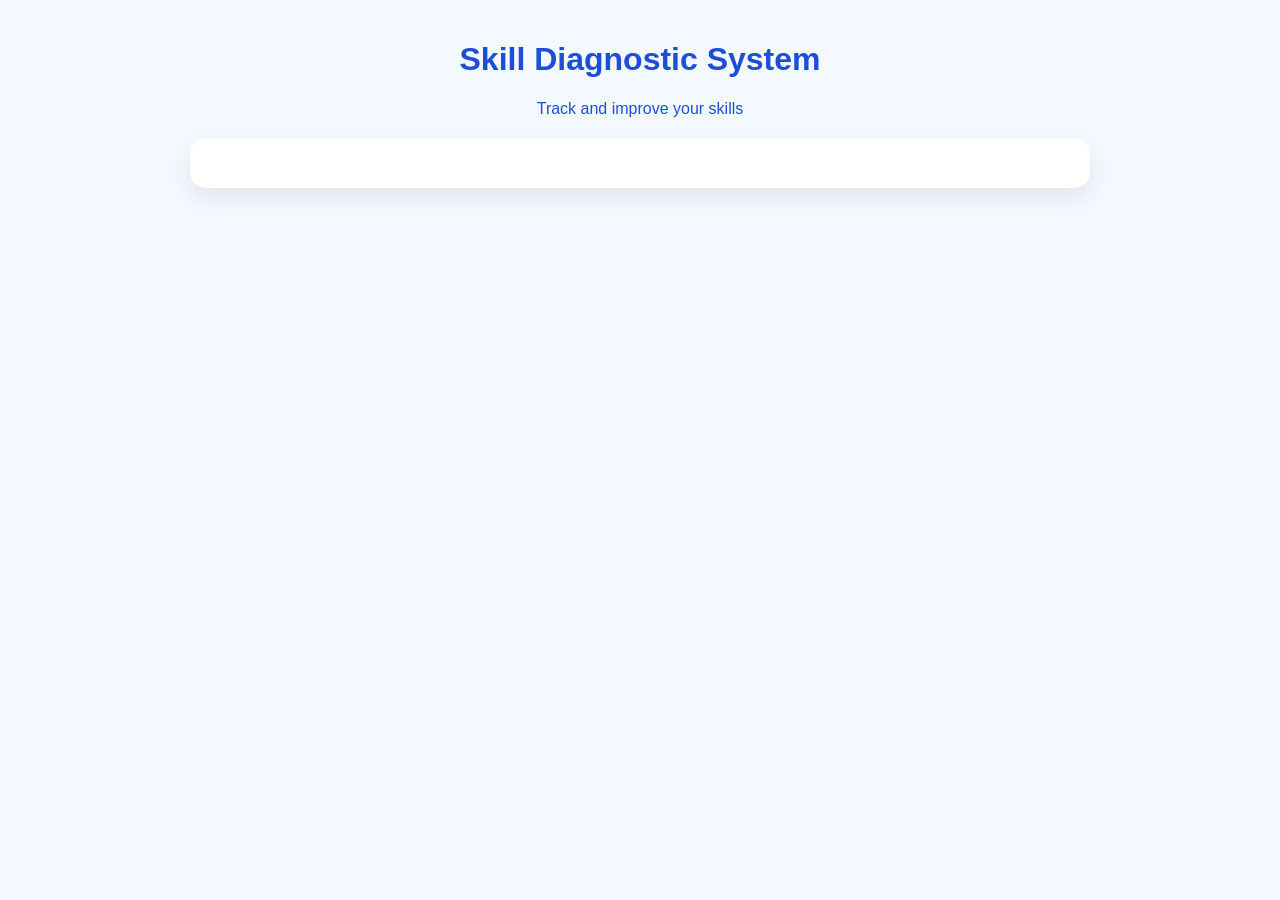
==== src/main/resources/static/index.html @ fdaa4944 "rozwijanie szczegolow podtematu cz 2" ====
<!DOCTYPE html>
<html lang="pl">
<head>
    <meta charset="UTF-8">
    <title>Skill diagnostic system</title>
    <link rel="stylesheet" href="css/style.css">
    <link rel="stylesheet" href="css/addQuestionToDB.css">
</head>
<body>
    <div class="container">

        <!-- HEADER -->
        <div class="header">
            <h1>Skill Diagnostic System</h1>
            <div class="subtitle">Track and improve your skills</div>
        </div>

        <!-- 1. PROGRESS --
        <div class="card">
            <h2>📊 Your Progress</h2>
            <div id="progress">
                <div class="muted">Loading progress...</div>
            </div>
        </div> -->

        <!-- MAIN INTERACTION -->
        <div class="card">
            <section id="topicsSection"></section>
            <section id="subtopicsSection"></section>
        </div>
        <!-- END MAIN INTERACTION -->

        <!-- 3. RECENT RESULTS --
        <div class="card">
            <h2>📈 Recent Results</h2>
            <div id="recent">
                <div class="muted">Loading recent results...</div>
            </div>
        </div> -->

        <!-- ADD QUESTION --
        <div class="card add-question-card">
            <h2>➕ Add Question</h2>
            <form id="questionForm">

                <div class="form-group">
                    <label for="content">Question</label>
                    <textarea id="content" placeholder="Enter question..." required></textarea>
                </div>

                <div class="answers-grid">
                    <div class="form-group">
                        <label for="answerA">Answer A</label>
                        <input type="text" id="answerA" required>
                    </div>
                    <div class="form-group">
                        <label for="answerB">Answer B</label>
                        <input type="text" id="answerB" required>
                    </div>
                    <div class="form-group">
                        <label for="answerC">Answer C</label>
                        <input type="text" id="answerC" required>
                    </div>
                    <div class="form-group">
                        <label for="answerD">Answer D</label>
                        <input type="text" id="answerD" required>
                    </div>
                </div>
                <div class="form-group-correct-answer">
                    <label for="correctAnswer">Correct Answer</label>
                    <select id="correctAnswer">
                        <option value="A">A</option>
                        <option value="B">B</option>
                        <option value="C">C</option>
                        <option value="D">D</option>
                    </select>
                </div>

                <div class="form-row">
                    <div class="form-group">
                        <label for="difficulty">Difficulty</label>
                        <select id="difficulty">
                            <option value="EASY">Easy</option>
                            <option value="MEDIUM">Medium</option>
                            <option value="HARD">Hard</option>
                        </select>
                    </div>
                    <div class="form-group">
                        <label for="category">Category</label>
                        <select id="category">
                            <option value="JAVA">Java</option>
                            <option value="SPRING">Spring</option>
                        </select>
                    </div>
                </div>

                <button type="submit" class="submit-btn">
                    Save Question
                </button>
            </form>
        </div><!-- END ADD QUESTION -->

    </div>

    <script src="js/app.js"></script>
    <script src="js/addQuestionToDB.js"></script>
</body>
</html>
---- src/main/resources/static/css/style.css ----
body {
    margin: 0;
    font-family: Arial, sans-serif;
    background: #f4f8ff;
    color: #0f172a;
}
.container {
    max-width: 900px;
    margin: 0 auto;
    padding: 20px;
}
    /* HEADER */
    .header {
        text-align: center;
        margin-bottom: 20px;
        color: #1d4ed8;
    }/* END HEADER */
    /* Cards */
    .card {
        max-width: 900px;
        margin: 0 auto;
        background: #ffffff;
        border-radius: 16px;
        padding: 20px;
        box-shadow: 0 10px 25px rgba(0,0,0,0.08);
    }/* END Cards */
        /* Sections */
        section {
            margin: 10px 0;
        }/* END Sections */
            /* Topic section */
            h2 {
                margin-bottom: 15px;
                font-size: 20px;
                color: #0f172a;
            }
            .topics-tree {
                display: grid;
                grid-template-columns: repeat(4, 1fr);
                gap: 12px;
            }
            hr {
                border: none;
                border-top: 2px solid #e2e0f0;
                margin: 15px 0;
            }
                .topic-button {
                    width: 100%;
                    padding: 15px;
                    background: linear-gradient(135deg, #3b82f6, #2563eb);
                    color: white;
                    border: none;
                    border-radius: 12px;
                    font-size: 16px;
                    font-weight: 600;
                    cursor: pointer;
                    box-shadow: 0 4px 12px rgba(37, 99, 235, 0.25);
                    transition: all 0.2s ease;
                }
                    .topic-button:hover {
                        transform: translateY(-3px);
                        box-shadow: 0 8px 20px rgba(37, 99, 235, 0.35);
                    }
            /* END Topic section */
            /* Subtopic section */
            h3 {
                margin-bottom: 15px;
                font-size: 18px;
                color: #0f172a;
            }
            .subtopic-item {
                display: flex;
                flex-direction: column;
                gap: 12px;
                margin: 0 24px;
            }
                .subtopic-item-row {
                    display: flex;
                    flex-direction: column;
                    padding: 10px;
                    background: #f1f5f9;
                    border-radius: 10px;
                }
                    .subtopic-item-main {
                        display: flex;
                        align-items: center;
                        justify-content: space-between;
                        padding: 10px;
                        background: #f1f5f9;
                        border-radius: 10px;
                    }
                        .diff-btn {
                            border: none;
                            padding: 8px 14px;
                            border-radius: 8px;
                            box-shadow: 0 0 2px #000;
                            color: #000;
                            cursor: pointer;
                            transition: 0.2s;
                        }
                            .diff-btn:hover {
                                background: #cbd5e1;
                            }
                            .diff-btn:active {
                                box-shadow: none;
                                transform: translateY(1px);
                            }
            /* END Subtopic section */
                /* Details */
                .details-block {
                    display: block;
                }
                    .stats {
                        display: grid;
                        grid-template-columns: repeat(3, 1fr);
                        gap: 10px;
                        margin-top: 12px;
                    }
                        .stat {
                            background: #f8fafc;
                            border: 1px solid #e2e8f0;
                            border-radius: 10px;
                            padding: 10px 12px;
                            font-size: 14px;
                            color: #0f172a;
                            display: flex;
                            justify-content: space-between;
                            align-items: center;
                            transition: 0.2s;
                        }
                            .stat:hover {
                                background: #eef2ff;
                                border-color: #c7d2fe;
                            }
                    .master-progress {
                        margin: 16px 0;
                        padding: 10px;
                    }
                        .temat {
                            display: flex;
                            justify-content: space-between;
                            align-items: center;
                            font-weight: 500;
                        }
                        .progress {
                            width: 100%;
                            height: 8px;
                            background: #e2e8f0;
                            border-radius: 6px;
                            overflow: hidden;
                            margin-top: 6px;
                        }
                            .progress-bar {
                                height: 100%;
                                background: linear-gradient(90deg, #3b82f6, #22c55e);
                                border-radius: 6px;
                                transition: width 0.3s ease;
                            }
                .button-quiz {
                    width: 20%;
                    margin: 10px auto;
                    padding: 8px 14px;
                    display: block;
                    border: none;
                    border-radius: 10px;
                    background: #3b82f6;
                    color: white;
                    font-size: 14px;
                    cursor: pointer;
                    transition: 0.2s;
                }
                    .button-quiz:hover {
                        background: #2563eb;
                        transform: translateY(-1px);
                    }
                    .button-quiz:active {
                        transform: translateY(0);
                        background: #1d4ed8;
                    }
                    .button-quiz:disabled {
                        background: #94a3b8;
                        cursor: not-allowed;
                        transform: none;
                    }
                /* END Details */
---- src/main/resources/static/css/addQuestionToDB.css ----
.add-question-card {
        max-width: 900px;
    }
        .answers-grid {
            display: grid;
            grid-template-columns: 1fr 1fr;
            gap: 16px;
        }
            .form-group {
                display: flex;
                flex-direction: column;
                margin-bottom: 18px;
            }
                .form-group label {
                    margin-bottom: 8px;
                    font-weight: 600;
                    color: #0f172a;
                }
                .form-group input,
                .form-group textarea,
                .form-group select {
                    padding: 12px;
                    border: 1px solid #cbd5e1;
                    border-radius: 10px;
                    font-size: 15px;
                    transition: 0.2s ease;
                    background: white;
                }
                    .form-group input:focus,
                    .form-group textarea:focus,
                    .form-group select:focus {
                        border-color: #2563eb;
                        outline: none;
                        box-shadow: 0 0 0 3px rgba(37, 99, 235, 0.15);
                    }
                textarea {
                    resize: vertical;
                    min-height: 100px;
                }
            .form-group-correct-answer {
                display: flex;
                flex-direction: column;
                margin: 16px 0 30px 0;
                width: 100%;
            }
                .form-group-correct-answer label {
                    margin-bottom: 8px;
                    font-weight: 600;
                    color: #0f172a;
                }
                .form-group-correct-answer select {
                    width: 100%;
                    padding: 12px;
                    border: 1px solid #cbd5e1;
                    border-radius: 10px;
                    font-size: 15px;
                    background-color: white;
                    cursor: pointer;
                    transition: 0.2s ease;
                    appearance: none;
                }
                    .form-group-correct-answer select:focus {
                        outline: none;
                        border-color: #2563eb;
                        box-shadow: 0 0 0 3px rgba(37, 99, 235, 0.15);
                    }
                        .form-group-correct-answer select:hover {
                            border-color: #94a3b8;
                        }
        .form-row {
            display: flex;
            gap: 20px;
        }
        .form-row .form-group {
            flex: 1;
        }
        .submit-btn {
            width: 100%;
            padding: 14px;
            border: none;
            border-radius: 12px;
            background: linear-gradient(135deg, #2563eb, #3b82f6);
            color: white;
            font-size: 16px;
            font-weight: 600;
            cursor: pointer;
            transition: 0.25s ease;
            margin-top: 10px;
        }
            .submit-btn:hover {
                transform: translateY(-2px);
                box-shadow: 0 6px 18px rgba(37, 99, 235, 0.3);
            }
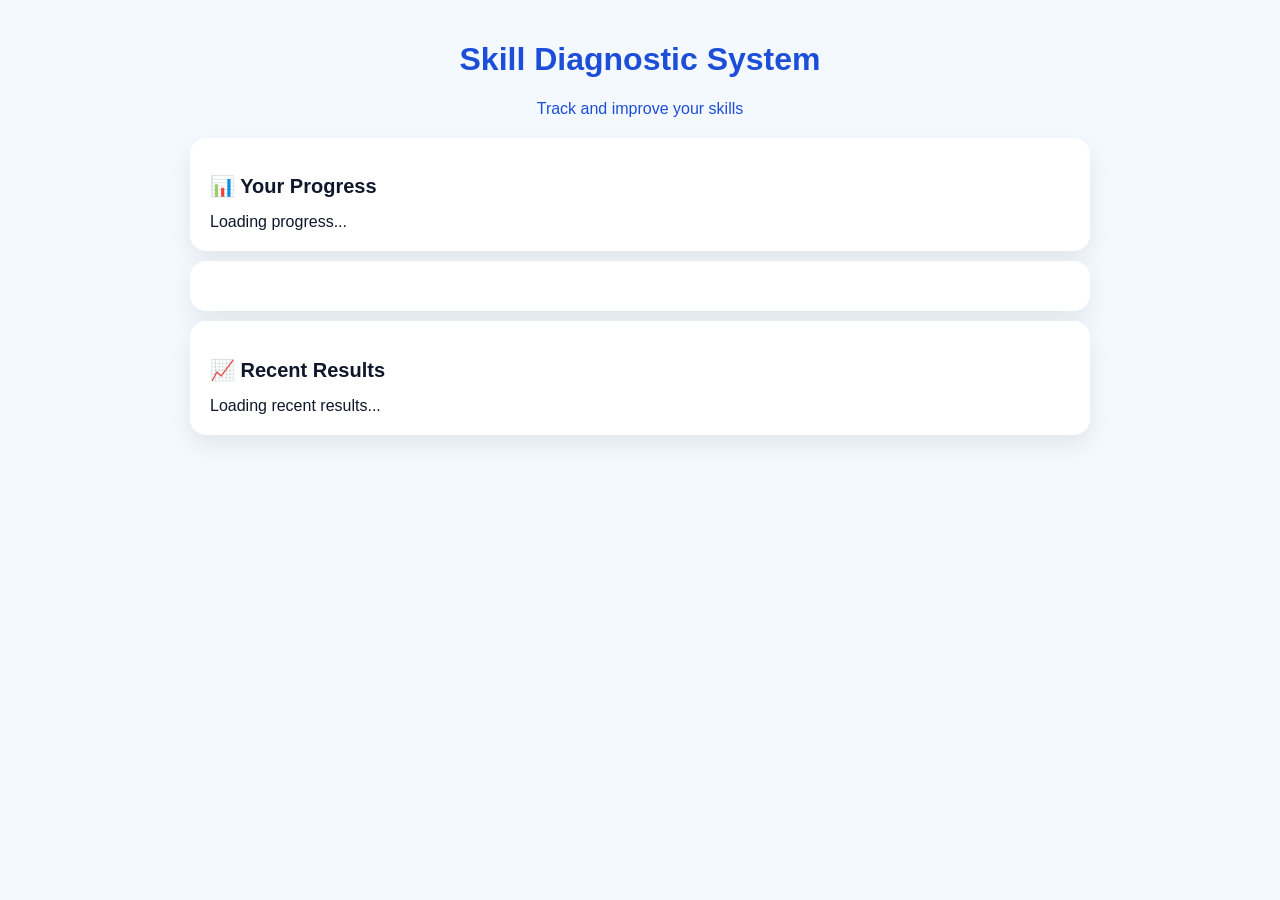
==== commit 5ff9fbd4: "start quizu - test" ====
--- a/src/main/resources/static/index.html
+++ b/src/main/resources/static/index.html
@@ -15,13 +15,13 @@
             <div class="subtitle">Track and improve your skills</div>
         </div>
 
-        <!-- 1. PROGRESS --
+        <!-- 1. PROGRESS -->
         <div class="card">
             <h2>📊 Your Progress</h2>
             <div id="progress">
                 <div class="muted">Loading progress...</div>
             </div>
-        </div> -->
+        </div>
 
         <!-- MAIN INTERACTION -->
         <div class="card">
@@ -30,13 +30,13 @@
         </div>
         <!-- END MAIN INTERACTION -->
 
-        <!-- 3. RECENT RESULTS --
+        <!-- 3. RECENT RESULTS -->
         <div class="card">
             <h2>📈 Recent Results</h2>
             <div id="recent">
                 <div class="muted">Loading recent results...</div>
             </div>
-        </div> -->
+        </div>
 
         <!-- ADD QUESTION --
         <div class="card add-question-card">
@@ -90,6 +90,8 @@
                         <select id="category">
                             <option value="JAVA">Java</option>
                             <option value="SPRING">Spring</option>
+                            <option value="BAZY_DANYCH">Bazy danych</option>
+                            <option value="SQL">Sql</option>
                         </select>
                     </div>
                 </div>
@@ -103,6 +105,6 @@
     </div>
 
     <script src="js/app.js"></script>
-    <script src="js/addQuestionToDB.js"></script>
+    <!-- <script src="js/addQuestionToDB.js"></script> -->
 </body>
 </html>
--- a/src/main/resources/static/css/style.css
+++ b/src/main/resources/static/css/style.css
@@ -18,7 +18,7 @@
     /* Cards */
     .card {
         max-width: 900px;
-        margin: 0 auto;
+        margin: 10px auto;
         background: #ffffff;
         border-radius: 16px;
         padding: 20px;
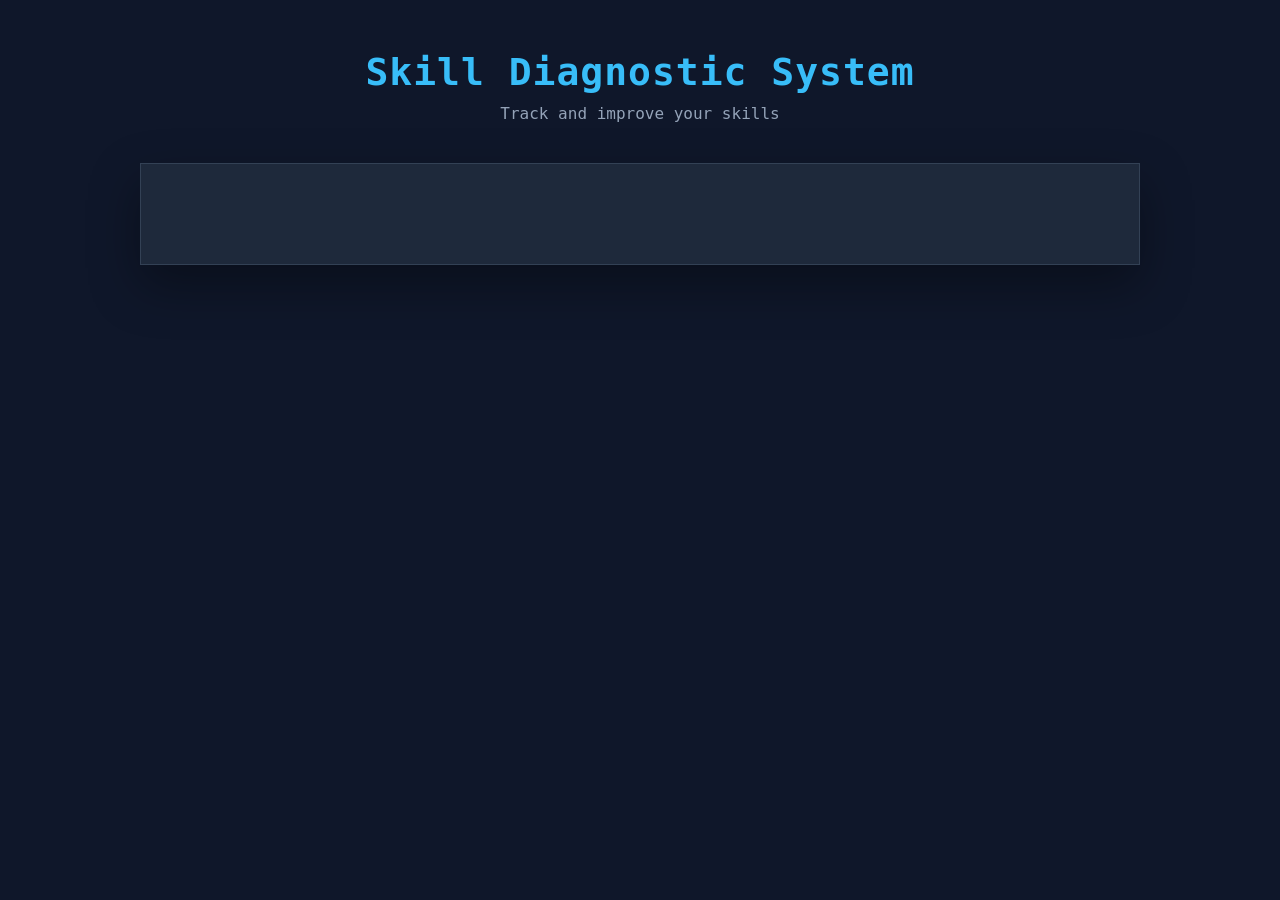
==== commit acf4c280: "stylizacja aplikacji / wyglad" ====
--- a/src/main/resources/static/index.html
+++ b/src/main/resources/static/index.html
@@ -4,7 +4,7 @@
     <meta charset="UTF-8">
     <title>Skill diagnostic system</title>
     <link rel="stylesheet" href="css/style.css">
-    <link rel="stylesheet" href="css/addQuestionToDB.css">
+    <!-- <link rel="stylesheet" href="css/addQuestionToDB.css"> -->
 </head>
 <body>
     <div class="container">
@@ -16,12 +16,12 @@
         </div>
 
         <!-- 1. PROGRESS -->
-        <div class="card">
+        <!-- <div class="card">
             <h2>📊 Your Progress</h2>
             <div id="progress">
                 <div class="muted">Loading progress...</div>
             </div>
-        </div>
+        </div> -->
 
         <!-- MAIN INTERACTION -->
         <div class="card">
@@ -31,12 +31,12 @@
         <!-- END MAIN INTERACTION -->
 
         <!-- 3. RECENT RESULTS -->
-        <div class="card">
+        <!-- <div class="card">
             <h2>📈 Recent Results</h2>
             <div id="recent">
                 <div class="muted">Loading recent results...</div>
             </div>
-        </div>
+        </div> -->
 
         <!-- ADD QUESTION --
         <div class="card add-question-card">
--- a/src/main/resources/static/css/style.css
+++ b/src/main/resources/static/css/style.css
@@ -1,4 +1,232 @@
 body {
+    margin: 0;
+    min-height: 100vh;
+    font-family: "JetBrains Mono", monospace;
+    background: #0f172a;
+    color: #e2e8f0;
+    display: flex;
+    flex-direction: column;
+    align-items: center;
+}
+    .container {
+        width: 90%;
+        max-width: 1000px;
+        margin-top: 50px;
+    }
+        .header {
+            text-align: center;
+            margin-bottom: 40px;
+        }
+            .header h1 {
+                margin: 0 0 10px;
+                font-size: 38px;
+                color: #38bdf8;
+                letter-spacing: 1px;
+            }
+            .subtitle {
+                color: #94a3b8;
+                font-size: 16px;
+            }
+        .card {
+            width: 100%;
+            padding: 35px;
+            box-sizing: border-box;
+            background: #1e293b;
+            border: 1px solid #334155;
+            box-shadow: 0 20px 50px rgba(0,0,0,.35);
+        }
+            section {
+                margin-bottom: 30px;
+            }
+            section:last-child {
+                margin-bottom: 0;
+            }
+                section h2 {
+                    color: #38bdf8;
+                    font-size: 22px;
+                    border-bottom: 1px solid #334155;
+                    padding-bottom: 10px;
+                }
+                .topics-tree {
+                    display: grid;
+                    grid-template-columns: repeat(auto-fit, minmax(220px, 1fr));
+                    gap: 15px;
+                    margin-top: 20px;
+                }
+                    .topic-button {
+                        position: relative;
+                        background: #334155;
+                        color: #e2e8f0;
+                        border: 1px solid #475569;
+                        padding: 18px 20px;
+                        border-radius: 12px;
+                        font-family: inherit;
+                        font-size: 16px;
+                        text-align: left;
+                        cursor: pointer;
+                        transition: all .25s ease;
+                        overflow: hidden;
+                    }
+                    .topic-button::before {
+                        content: "";
+                        position: absolute;
+                        left: 0;
+                        top: 0;
+                        height: 100%;
+                        width: 4px;
+                        background: #38bdf8;
+                        transform: scaleY(0);
+                        transition: .25s;
+                    }
+                        .topic-button:hover {
+                            background: #475569;
+                            border-color: #38bdf8;
+                            transform: translateY(-3px);
+                            box-shadow: 0 10px 25px rgba(0,0,0,.3);
+                        }
+                        .topic-button:hover::before {
+                            transform: scaleY(1);
+                        }
+                        .topic-button:active {
+                            transform: scale(.97);
+                        }
+                
+                #subtopicsSection h3 {
+                    color: #38bdf8;
+                    margin-bottom: 20px;
+                }
+                .subtopic-list {
+                    display: flex;
+                    flex-direction: column;
+                    gap: 12px;
+                }
+                    .subtopic-container {
+                        display:flex;
+                        flex-direction:column;
+                    }
+                        .subtopic-item-row {
+                            background: #0f172a;
+                            border: 1px solid #334155;
+                            border-radius: 12px;
+                            padding: 18px 20px;
+                            display: flex;
+                            justify-content: space-between;
+                            align-items: center;
+                            transition: .25s;
+                        }
+                            .subtopic-item-row:hover {
+                                border-color: #38bdf8;
+                                transform: translateX(5px);
+                            }
+                            .subtopic-title {
+                                font-size: 15px;
+                                color: #e2e8f0;
+                            }
+                            .difficulty-buttons {
+                                display: flex;
+                                gap: 10px;
+                            }
+                                .diff-btn {
+                                    border: none;
+                                    padding: 8px 14px;
+                                    border-radius: 20px;
+                                    font-family: inherit;
+                                    font-size: 13px;
+                                    cursor: pointer;
+                                    color: #0f172a;
+                                    font-weight: bold;
+                                    transition: .2s;
+                                }
+                                    .diff-btn:hover {
+                                        transform: translateY(-2px);
+                                    }
+                                .diff-btn.easy {
+                                    background: #22c55e;
+                                }
+                                .diff-btn.medium {
+                                    background: #eab308;
+                                }
+                                .diff-btn.hard {
+                                    background: #ef4444;
+                                }
+                        .subtopic-details {
+                            margin-top:10px;
+                            margin-bottom:15px;
+                            display:none;
+                        }
+                        .subtopic-details.active {
+                            display:block;
+                        }
+                
+                .stats {
+                    display: flex;
+                    gap: 15px;
+                    margin: 25px 0;
+                    flex-wrap: wrap;
+                }
+                    .stat {
+                        background: #334155;
+                        border: 1px solid #475569;
+                        padding: 12px 18px;
+                        border-radius: 12px;
+                        color: #cbd5e1;
+                        font-size: 14px;
+                    }
+                        .stat span {
+                            color: #38bdf8;
+                            font-weight: bold;
+                        }
+                    .master-progress {
+                        background: #0f172a;
+                        border: 1px solid #334155;
+                        border-radius: 14px;
+                        padding: 20px;
+                        margin-bottom: 25px;
+                    }
+                        .master-header {
+                            display: flex;
+                            justify-content: space-between;
+                            margin-bottom: 12px;
+                            color: #e2e8f0;
+                        }
+                            .master-value {
+                                color:#22c55e;
+                                font-weight:bold;
+                            }
+                        .progress {
+                            width:100%;
+                            height:12px;
+                            background:#334155;
+                            border-radius:20px;
+                            overflow:hidden;
+                        }
+                            .progress-bar {
+                                height:100%;
+                                width:10%;
+                                background:#22c55e;
+                                border-radius:20px;
+                                transition:.4s;
+                            }
+                    .button-quiz {
+                        width:100%;
+                        padding:15px;
+                        border:none;
+                        border-radius:12px;
+                        background:#38bdf8;
+                        color:#082f49;
+                        font-family:inherit;
+                        font-size:16px;
+                        font-weight:bold;
+                        cursor:pointer;
+                        transition:.25s;
+                    }
+                        .button-quiz:hover {
+                            background:#7dd3fc;
+                            transform:translateY(-3px);
+                            box-shadow: 0 10px 25px rgba(56,189,248,.25);
+                        }
+
+/* body {
     margin: 0;
     font-family: Arial, sans-serif;
     background: #f4f8ff;
@@ -8,14 +236,14 @@
     max-width: 900px;
     margin: 0 auto;
     padding: 20px;
-}
-    /* HEADER */
+} */
+    /* HEADER *
     .header {
         text-align: center;
         margin-bottom: 20px;
         color: #1d4ed8;
-    }/* END HEADER */
-    /* Cards */
+    }/* END HEADER *
+    /* Cards *
     .card {
         max-width: 900px;
         margin: 10px auto;
@@ -23,12 +251,12 @@
         border-radius: 16px;
         padding: 20px;
         box-shadow: 0 10px 25px rgba(0,0,0,0.08);
-    }/* END Cards */
-        /* Sections */
+    }/* END Cards *
+        /* Sections *
         section {
             margin: 10px 0;
-        }/* END Sections */
-            /* Topic section */
+        }/* END Sections *
+            /* Topic section *
             h2 {
                 margin-bottom: 15px;
                 font-size: 20px;
@@ -61,8 +289,8 @@
                         transform: translateY(-3px);
                         box-shadow: 0 8px 20px rgba(37, 99, 235, 0.35);
                     }
-            /* END Topic section */
-            /* Subtopic section */
+            /* END Topic section *
+            /* Subtopic section *
             h3 {
                 margin-bottom: 15px;
                 font-size: 18px;
@@ -105,8 +333,8 @@
                                 box-shadow: none;
                                 transform: translateY(1px);
                             }
-            /* END Subtopic section */
-                /* Details */
+            /* END Subtopic section *
+                /* Details *
                 .details-block {
                     display: block;
                 }
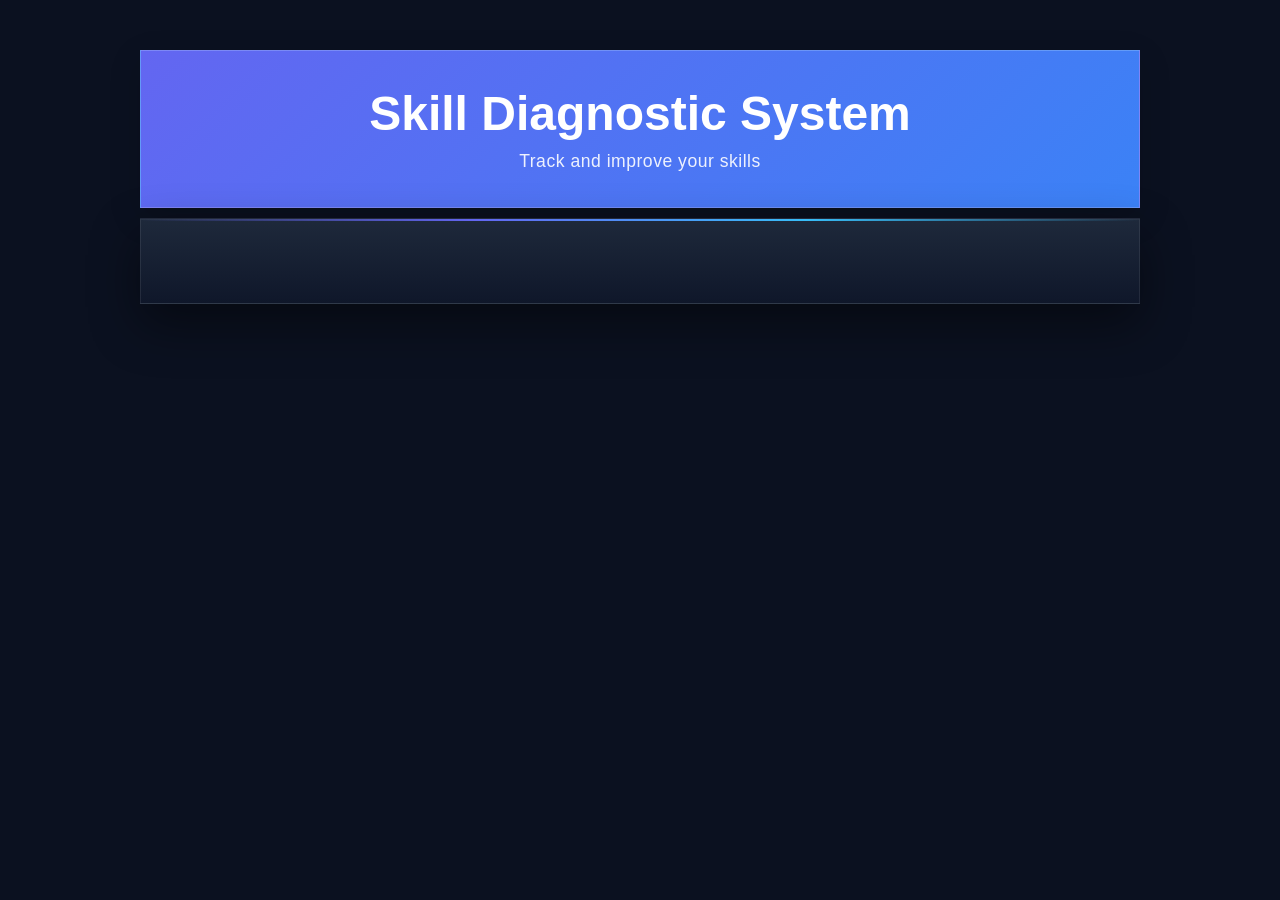
==== commit 120c43fb: "koniec 1 czesci pisania aplikacji - wersja dzialajaca, poprawki w kodzie i wygladzie + testy" ====
--- a/src/main/resources/static/index.html
+++ b/src/main/resources/static/index.html
@@ -4,7 +4,6 @@
     <meta charset="UTF-8">
     <title>Skill diagnostic system</title>
     <link rel="stylesheet" href="css/style.css">
-    <!-- <link rel="stylesheet" href="css/addQuestionToDB.css"> -->
 </head>
 <body>
     <div class="container">
@@ -15,13 +14,13 @@
             <div class="subtitle">Track and improve your skills</div>
         </div>
 
-        <!-- 1. PROGRESS -->
-        <!-- <div class="card">
+        <!-- 1. PROGRESS --
+        <div class="card">
             <h2>📊 Your Progress</h2>
             <div id="progress">
                 <div class="muted">Loading progress...</div>
             </div>
-        </div> -->
+        </div>
 
         <!-- MAIN INTERACTION -->
         <div class="card">
@@ -30,81 +29,15 @@
         </div>
         <!-- END MAIN INTERACTION -->
 
-        <!-- 3. RECENT RESULTS -->
-        <!-- <div class="card">
+        <!-- 3. RECENT RESULTS --
+        <div class="card">
             <h2>📈 Recent Results</h2>
             <div id="recent">
                 <div class="muted">Loading recent results...</div>
             </div>
-        </div> -->
-
-        <!-- ADD QUESTION --
-        <div class="card add-question-card">
-            <h2>➕ Add Question</h2>
-            <form id="questionForm">
-
-                <div class="form-group">
-                    <label for="content">Question</label>
-                    <textarea id="content" placeholder="Enter question..." required></textarea>
-                </div>
-
-                <div class="answers-grid">
-                    <div class="form-group">
-                        <label for="answerA">Answer A</label>
-                        <input type="text" id="answerA" required>
-                    </div>
-                    <div class="form-group">
-                        <label for="answerB">Answer B</label>
-                        <input type="text" id="answerB" required>
-                    </div>
-                    <div class="form-group">
-                        <label for="answerC">Answer C</label>
-                        <input type="text" id="answerC" required>
-                    </div>
-                    <div class="form-group">
-                        <label for="answerD">Answer D</label>
-                        <input type="text" id="answerD" required>
-                    </div>
-                </div>
-                <div class="form-group-correct-answer">
-                    <label for="correctAnswer">Correct Answer</label>
-                    <select id="correctAnswer">
-                        <option value="A">A</option>
-                        <option value="B">B</option>
-                        <option value="C">C</option>
-                        <option value="D">D</option>
-                    </select>
-                </div>
-
-                <div class="form-row">
-                    <div class="form-group">
-                        <label for="difficulty">Difficulty</label>
-                        <select id="difficulty">
-                            <option value="EASY">Easy</option>
-                            <option value="MEDIUM">Medium</option>
-                            <option value="HARD">Hard</option>
-                        </select>
-                    </div>
-                    <div class="form-group">
-                        <label for="category">Category</label>
-                        <select id="category">
-                            <option value="JAVA">Java</option>
-                            <option value="SPRING">Spring</option>
-                            <option value="BAZY_DANYCH">Bazy danych</option>
-                            <option value="SQL">Sql</option>
-                        </select>
-                    </div>
-                </div>
-
-                <button type="submit" class="submit-btn">
-                    Save Question
-                </button>
-            </form>
-        </div><!-- END ADD QUESTION -->
-
+        <!-- </div> -->
     </div>
 
     <script src="js/app.js"></script>
-    <!-- <script src="js/addQuestionToDB.js"></script> -->
 </body>
 </html>
--- a/src/main/resources/static/css/style.css
+++ b/src/main/resources/static/css/style.css
@@ -1,9 +1,9 @@
 body {
     margin: 0;
     min-height: 100vh;
-    font-family: "JetBrains Mono", monospace;
-    background: #0f172a;
-    color: #e2e8f0;
+    background:#0b1120;
+    color:#f8fafc;
+    font-family:Inter,sans-serif;
     display: flex;
     flex-direction: column;
     align-items: center;
@@ -13,401 +13,273 @@
         max-width: 1000px;
         margin-top: 50px;
     }
+        /* Header */
         .header {
+            padding: 35px;
             text-align: center;
-            margin-bottom: 40px;
-        }
-            .header h1 {
-                margin: 0 0 10px;
-                font-size: 38px;
-                color: #38bdf8;
-                letter-spacing: 1px;
+            background: rgba(255,255,255,.15);
+            backdrop-filter: blur(10px);
+            border: 1px solid rgba(255,255,255,.2);
+            background-image:linear-gradient(135deg,#6366f1,#3b82f6);
+            color: white;
+            box-shadow: 0 10px 30px rgba(0,0,0,.15);
+            margin-bottom: 10px;
+        }
+            .header h1{
+                font-size:3rem;
+                margin:0;
+                font-weight:700;
             }
-            .subtitle {
+            .subtitle{
+                margin-top:10px;
+                font-size:1.1rem;
+                opacity:.9;
+                letter-spacing:.5px;
+            }/* END Header */
+        /* Card Main */
+        .card {
+            display: flex;
+            flex-direction: column;
+            gap: 24px;
+            padding: 30px;
+            margin: 0 0 30px 0;
+            background: linear-gradient(180deg,#1e293b,#0f172a);
+            border: 1px solid rgba(255,255,255,.08);
+            box-shadow:0 20px 50px rgba(0,0,0,.45),inset 0 1px 0 rgba(255,255,255,.05);
+            position: relative;
+            overflow: hidden;
+        }
+            .card::before{
+                content:"";
+                position:absolute;
+                top:0;
+                left:0;
+                width:100%;
+                height:2px;
+                background:linear-gradient(90deg,transparent,#6366f1,#38bdf8,transparent);
+            }/* END Card Main */
+        /* Topics */
+        #topicsSection h2{
+            position: relative;
+            margin: 0 0 32px;
+            color: #f8fafc;
+            font-size: 1.5rem;
+            font-weight: 700;
+            letter-spacing: .5px;
+            display: inline-block;
+        }
+        #topicsSection h2::after{
+            content: "";
+            position: absolute;
+            left: 0;
+            bottom: -10px;
+            width: 100%;
+            height: 3px;
+            border-radius: 999px;
+            background: linear-gradient(90deg,#6366f1,#38bdf8);
+        }
+            .topics-tree{
+                display:grid;
+                grid-template-columns:repeat(auto-fill,minmax(220px,1fr));
+                gap:16px;
+            }
+                .topic-button{
+                    display:flex;
+                    align-items:center;
+                    gap:14px;
+                    width:100%;
+                    padding:18px 20px;
+                    background:#1e293b;
+                    color:#e2e8f0;
+                    border:1px solid rgba(255,255,255,.08);
+                    font-size:1rem;
+                    font-weight:600;
+                    cursor:pointer;
+                    transition:all .25s ease;
+                }
+                    .topic-button:hover{
+                        transform:translateY(-3px);
+                        background:#273449;
+                        border-color:#6366f1;
+                        box-shadow:0 12px 28px rgba(99,102,241,.18);
+                    }
+                    .topic-button:active{
+                        transform:scale(.98);
+                    }
+                    .topic-icon{
+                        width:42px;
+                        height:42px;
+                        display:flex;
+                        align-items:center;
+                        justify-content:center;
+                        font-size:1.35rem;
+                        border-radius:12px;
+                        background:rgba(99,102,241,.12);
+                        border:1px solid rgba(99,102,241,.25);
+                        flex-shrink:0;
+                    }
+                    /* END Topics */
+            /* Subtopics */
+            .subtopics-box{
+                padding:20px;
+                border-image:linear-gradient(90deg,#6366f1,#38bdf8) 1;
+                background:#adb5bd;
+                border: 1px solid rgba(255,255,255,.08);
+                box-shadow:0 20px 50px rgba(0,0,0,.45),inset 0 1px 0 rgba(255,255,255,.05);
+            }
+                #subtopicsSection h3{
+                    margin: 0 0 24px;
+                    color: #212529;
+                    font-size: 1.35rem;
+                    font-weight: 700;
+                    display: inline-block;
+                }
+                    .subtopic-list{
+                        display: flex;
+                        flex-direction: column;
+                        gap: 16px;
+                    }
+                        .subtopic-container{
+                            background: #111827;
+                            border: 1px solid rgba(255,255,255,.06);
+                            padding: 18px 22px;
+                        }
+                            .subtopic-item-row{
+                                display: flex;
+                                justify-content: space-between;
+                                align-items: center;
+                                gap: 20px;
+                            }
+                                .subtopic-title{
+                                    color: #f8fafc;
+                                    font-size: 1.05rem;
+                                    font-weight: 600;
+                                }
+                                .difficulty-buttons{
+                                    display: flex;
+                                    gap: 10px;
+                                }
+                                    .diff-btn{
+                                        padding: 8px 16px;
+                                        border-radius: 10px;
+                                        border: 1px solid rgba(255,255,255,.08);
+                                        background: #1e293b;
+                                        color: #cbd5e1;
+                                        font-size: .9rem;
+                                        font-weight: 600;
+                                        cursor: pointer;
+                                        transition: .2s ease;
+                                    }
+                                        .diff-btn.easy:hover{
+                                            background:#14532d;
+                                            border-color:#22c55e;
+                                            color:#dcfce7;
+                                            box-shadow:0 0 15px rgba(34,197,94,.25);
+                                        }
+                                        .diff-btn.medium:hover{
+                                            background:#78350f;
+                                            border-color:#f59e0b;
+                                            color:#fef3c7;
+                                            box-shadow:0 0 15px rgba(245,158,11,.25);
+                                        }
+                                        .diff-btn.hard:hover{
+                                            background:#7f1d1d;
+                                            border-color:#ef4444;
+                                            color:#fee2e2;
+                                            box-shadow:0 0 15px rgba(239,68,68,.25);
+                                        }/* END Subtopics */
+            /* Details */
+            /* .subtopic-details{
+                margin-top: 18px;
+                padding-top: 18px;
+                border-top: 1px solid rgba(255,255,255,.06);
                 color: #94a3b8;
-                font-size: 16px;
-            }
-        .card {
-            width: 100%;
-            padding: 35px;
-            box-sizing: border-box;
-            background: #1e293b;
-            border: 1px solid #334155;
-            box-shadow: 0 20px 50px rgba(0,0,0,.35);
-        }
-            section {
-                margin-bottom: 30px;
-            }
-            section:last-child {
-                margin-bottom: 0;
-            }
-                section h2 {
-                    color: #38bdf8;
-                    font-size: 22px;
-                    border-bottom: 1px solid #334155;
-                    padding-bottom: 10px;
-                }
-                .topics-tree {
-                    display: grid;
-                    grid-template-columns: repeat(auto-fit, minmax(220px, 1fr));
-                    gap: 15px;
-                    margin-top: 20px;
-                }
-                    .topic-button {
-                        position: relative;
-                        background: #334155;
-                        color: #e2e8f0;
-                        border: 1px solid #475569;
-                        padding: 18px 20px;
-                        border-radius: 12px;
-                        font-family: inherit;
-                        font-size: 16px;
-                        text-align: left;
-                        cursor: pointer;
-                        transition: all .25s ease;
-                        overflow: hidden;
-                    }
-                    .topic-button::before {
-                        content: "";
-                        position: absolute;
-                        left: 0;
-                        top: 0;
-                        height: 100%;
-                        width: 4px;
-                        background: #38bdf8;
-                        transform: scaleY(0);
-                        transition: .25s;
-                    }
-                        .topic-button:hover {
-                            background: #475569;
-                            border-color: #38bdf8;
-                            transform: translateY(-3px);
-                            box-shadow: 0 10px 25px rgba(0,0,0,.3);
-                        }
-                        .topic-button:hover::before {
-                            transform: scaleY(1);
-                        }
-                        .topic-button:active {
-                            transform: scale(.97);
-                        }
-                
-                #subtopicsSection h3 {
-                    color: #38bdf8;
-                    margin-bottom: 20px;
-                }
-                .subtopic-list {
-                    display: flex;
-                    flex-direction: column;
-                    gap: 12px;
-                }
-                    .subtopic-container {
+            } */
+                .stats{
+                    display:grid;
+                    grid-template-columns:repeat(3,1fr);
+                    gap:14px;
+                    margin:24px 0 10px 0;
+                }
+                    .stat{
+                        display: flex;
+                        justify-content: space-between;
+                        align-items: center;
+                        background:#1e293b;
+                        border:1px solid rgba(255,255,255,.08);
+                        padding:16px;
+                        color:#94a3b8;
+                        font-size:.95rem;
+                        font-weight:500;
+                        transition:.25s ease;
+                    }
+                        .stat:hover{
+                            transform:translateY(-2px);
+                            border-color:#6366f1;
+                            box-shadow:0 8px 20px rgba(99,102,241,.12);
+                        }
+                        .stat span{
+                            display:block;
+                            margin-top:8px;
+                            color:#f8fafc;
+                            font-size:1.3rem;
+                            font-weight:700;
+                        }
+                .master-progress{
+                    padding:20px;
+                }
+                    .master-header{
                         display:flex;
-                        flex-direction:column;
-                    }
-                        .subtopic-item-row {
-                            background: #0f172a;
-                            border: 1px solid #334155;
-                            border-radius: 12px;
-                            padding: 18px 20px;
-                            display: flex;
-                            justify-content: space-between;
-                            align-items: center;
-                            transition: .25s;
-                        }
-                            .subtopic-item-row:hover {
-                                border-color: #38bdf8;
-                                transform: translateX(5px);
-                            }
-                            .subtopic-title {
-                                font-size: 15px;
-                                color: #e2e8f0;
-                            }
-                            .difficulty-buttons {
-                                display: flex;
-                                gap: 10px;
-                            }
-                                .diff-btn {
-                                    border: none;
-                                    padding: 8px 14px;
-                                    border-radius: 20px;
-                                    font-family: inherit;
-                                    font-size: 13px;
-                                    cursor: pointer;
-                                    color: #0f172a;
-                                    font-weight: bold;
-                                    transition: .2s;
-                                }
-                                    .diff-btn:hover {
-                                        transform: translateY(-2px);
-                                    }
-                                .diff-btn.easy {
-                                    background: #22c55e;
-                                }
-                                .diff-btn.medium {
-                                    background: #eab308;
-                                }
-                                .diff-btn.hard {
-                                    background: #ef4444;
-                                }
-                        .subtopic-details {
-                            margin-top:10px;
-                            margin-bottom:15px;
-                            display:none;
-                        }
-                        .subtopic-details.active {
-                            display:block;
-                        }
-                
-                .stats {
-                    display: flex;
-                    gap: 15px;
-                    margin: 25px 0;
-                    flex-wrap: wrap;
-                }
-                    .stat {
-                        background: #334155;
-                        border: 1px solid #475569;
-                        padding: 12px 18px;
-                        border-radius: 12px;
-                        color: #cbd5e1;
-                        font-size: 14px;
-                    }
-                        .stat span {
-                            color: #38bdf8;
-                            font-weight: bold;
-                        }
-                    .master-progress {
-                        background: #0f172a;
-                        border: 1px solid #334155;
-                        border-radius: 14px;
-                        padding: 20px;
-                        margin-bottom: 25px;
-                    }
-                        .master-header {
-                            display: flex;
-                            justify-content: space-between;
-                            margin-bottom: 12px;
-                            color: #e2e8f0;
-                        }
-                            .master-value {
-                                color:#22c55e;
-                                font-weight:bold;
-                            }
-                        .progress {
-                            width:100%;
-                            height:12px;
-                            background:#334155;
-                            border-radius:20px;
-                            overflow:hidden;
-                        }
-                            .progress-bar {
-                                height:100%;
-                                width:10%;
-                                background:#22c55e;
-                                border-radius:20px;
-                                transition:.4s;
-                            }
-                    .button-quiz {
+                        justify-content:space-between;
+                        align-items:center;
+                        color:#cbd5e1;
+                        font-weight:600;
+                        margin-bottom: 10px;
+                    }
+                        .master-value{
+                            color:#818cf8;
+                        }
+                    .progress{
                         width:100%;
-                        padding:15px;
-                        border:none;
-                        border-radius:12px;
-                        background:#38bdf8;
-                        color:#082f49;
-                        font-family:inherit;
-                        font-size:16px;
-                        font-weight:bold;
-                        cursor:pointer;
-                        transition:.25s;
-                    }
-                        .button-quiz:hover {
-                            background:#7dd3fc;
-                            transform:translateY(-3px);
-                            box-shadow: 0 10px 25px rgba(56,189,248,.25);
-                        }
-
-/* body {
-    margin: 0;
-    font-family: Arial, sans-serif;
-    background: #f4f8ff;
-    color: #0f172a;
-}
-.container {
-    max-width: 900px;
-    margin: 0 auto;
-    padding: 20px;
-} */
-    /* HEADER *
-    .header {
-        text-align: center;
-        margin-bottom: 20px;
-        color: #1d4ed8;
-    }/* END HEADER *
-    /* Cards *
-    .card {
-        max-width: 900px;
-        margin: 10px auto;
-        background: #ffffff;
-        border-radius: 16px;
-        padding: 20px;
-        box-shadow: 0 10px 25px rgba(0,0,0,0.08);
-    }/* END Cards *
-        /* Sections *
-        section {
-            margin: 10px 0;
-        }/* END Sections *
-            /* Topic section *
-            h2 {
-                margin-bottom: 15px;
-                font-size: 20px;
-                color: #0f172a;
-            }
-            .topics-tree {
-                display: grid;
-                grid-template-columns: repeat(4, 1fr);
-                gap: 12px;
-            }
-            hr {
-                border: none;
-                border-top: 2px solid #e2e0f0;
-                margin: 15px 0;
-            }
-                .topic-button {
-                    width: 100%;
-                    padding: 15px;
-                    background: linear-gradient(135deg, #3b82f6, #2563eb);
-                    color: white;
-                    border: none;
-                    border-radius: 12px;
-                    font-size: 16px;
-                    font-weight: 600;
-                    cursor: pointer;
-                    box-shadow: 0 4px 12px rgba(37, 99, 235, 0.25);
-                    transition: all 0.2s ease;
-                }
-                    .topic-button:hover {
-                        transform: translateY(-3px);
-                        box-shadow: 0 8px 20px rgba(37, 99, 235, 0.35);
-                    }
-            /* END Topic section *
-            /* Subtopic section *
-            h3 {
-                margin-bottom: 15px;
-                font-size: 18px;
-                color: #0f172a;
-            }
-            .subtopic-item {
-                display: flex;
-                flex-direction: column;
-                gap: 12px;
-                margin: 0 24px;
-            }
-                .subtopic-item-row {
-                    display: flex;
-                    flex-direction: column;
-                    padding: 10px;
-                    background: #f1f5f9;
-                    border-radius: 10px;
-                }
-                    .subtopic-item-main {
-                        display: flex;
-                        align-items: center;
-                        justify-content: space-between;
-                        padding: 10px;
-                        background: #f1f5f9;
-                        border-radius: 10px;
-                    }
-                        .diff-btn {
-                            border: none;
-                            padding: 8px 14px;
-                            border-radius: 8px;
-                            box-shadow: 0 0 2px #000;
-                            color: #000;
-                            cursor: pointer;
-                            transition: 0.2s;
-                        }
-                            .diff-btn:hover {
-                                background: #cbd5e1;
-                            }
-                            .diff-btn:active {
-                                box-shadow: none;
-                                transform: translateY(1px);
-                            }
-            /* END Subtopic section *
-                /* Details *
-                .details-block {
-                    display: block;
-                }
-                    .stats {
-                        display: grid;
-                        grid-template-columns: repeat(3, 1fr);
-                        gap: 10px;
-                        margin-top: 12px;
-                    }
-                        .stat {
-                            background: #f8fafc;
-                            border: 1px solid #e2e8f0;
-                            border-radius: 10px;
-                            padding: 10px 12px;
-                            font-size: 14px;
-                            color: #0f172a;
-                            display: flex;
-                            justify-content: space-between;
-                            align-items: center;
-                            transition: 0.2s;
-                        }
-                            .stat:hover {
-                                background: #eef2ff;
-                                border-color: #c7d2fe;
-                            }
-                    .master-progress {
-                        margin: 16px 0;
-                        padding: 10px;
-                    }
-                        .temat {
-                            display: flex;
-                            justify-content: space-between;
-                            align-items: center;
-                            font-weight: 500;
-                        }
-                        .progress {
-                            width: 100%;
-                            height: 8px;
-                            background: #e2e8f0;
-                            border-radius: 6px;
-                            overflow: hidden;
-                            margin-top: 6px;
-                        }
-                            .progress-bar {
-                                height: 100%;
-                                background: linear-gradient(90deg, #3b82f6, #22c55e);
-                                border-radius: 6px;
-                                transition: width 0.3s ease;
-                            }
-                .button-quiz {
-                    width: 20%;
-                    margin: 10px auto;
-                    padding: 8px 14px;
-                    display: block;
-                    border: none;
-                    border-radius: 10px;
-                    background: #3b82f6;
-                    color: white;
-                    font-size: 14px;
-                    cursor: pointer;
-                    transition: 0.2s;
-                }
-                    .button-quiz:hover {
-                        background: #2563eb;
-                        transform: translateY(-1px);
-                    }
-                    .button-quiz:active {
-                        transform: translateY(0);
-                        background: #1d4ed8;
-                    }
-                    .button-quiz:disabled {
-                        background: #94a3b8;
-                        cursor: not-allowed;
-                        transform: none;
-                    }
-                /* END Details */
+                        height:12px;
+                        background:#1e293b;
+                        border-radius:999px;
+                        overflow:hidden;
+                    }
+                        .progress-bar{
+                            height:100%;
+                            width:0%;
+                            border-radius:999px;
+                            background:linear-gradient(90deg,#6366f1,#38bdf8);
+                            box-shadow:0 0 15px rgba(99,102,241,.5);
+                            transition:.5s ease;
+                        }
+                    .status.not_started {
+                        color: gray;
+                    }
+                    .status.in_progress {
+                        color: orange;
+                    }
+                    .status.completed {
+                        color: green;
+                    }
+                .button-quiz{
+                    width:100%;
+                    padding:15px;
+                    margin-top: 10px;
+                    border:none;
+                    background:linear-gradient(135deg,#6366f1,#38bdf8);
+                    color:white;
+                    font-size:1rem;
+                    font-weight:700;
+                    cursor:pointer;
+                    transition:.25s ease;
+                    box-shadow: 0 10px 25px rgba(99,102,241,.25);
+                }
+                    .button-quiz:hover{
+                        transform:translateY(-3px);
+                        box-shadow:0 15px 35px rgba(99,102,241,.4);
+                    }
+                    .button-quiz:active{
+                        transform:scale(.98);
+                    }/* END Details */
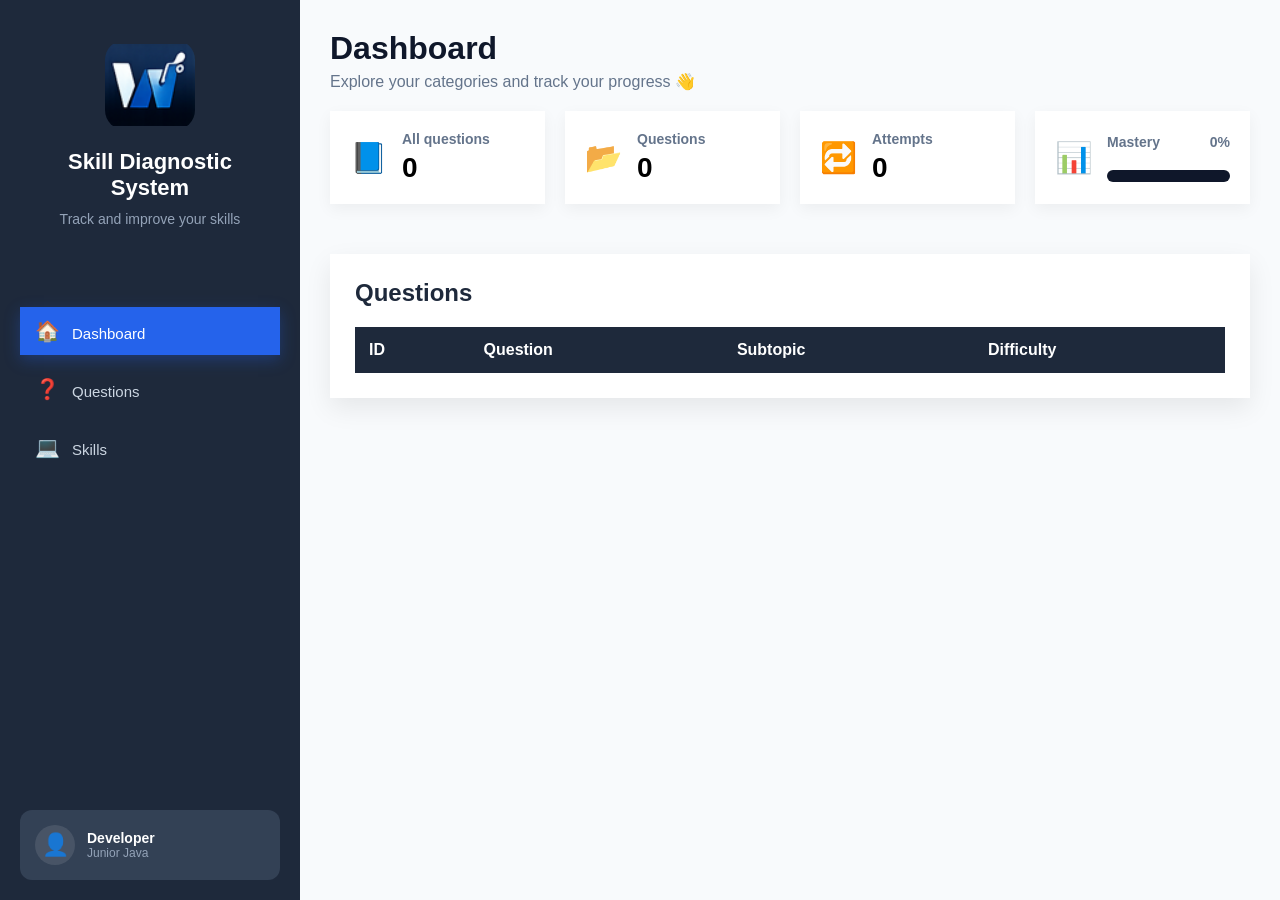
==== commit 149fe66e: "praca nad wygladem aplikacji cz 2 i wyswietlanie pytan z bazy" ====
--- a/src/main/resources/static/index.html
+++ b/src/main/resources/static/index.html
@@ -3,12 +3,144 @@
 <head>
     <meta charset="UTF-8">
     <title>Skill diagnostic system</title>
-    <link rel="stylesheet" href="css/style.css">
+
+    <!-- Favicon -->
+    <link rel="icon" href="assets/images/logo.png" type="image/png">
+
+    <!-- Stylesheets -->
+    <link rel="stylesheet" href="assets/css/style.css">
+    <!-- <link rel="stylesheet" href="css/style.css"> -->
 </head>
 <body>
-    <div class="container">
+    <!-- <div class="container"> -->
+    <div class="app-layout">
 
-        <!-- HEADER -->
+        <aside class="sidebar">
+            <div class="logo">
+                <img src="assets/images/logo.png" alt="Skill Diagnostic System logo" class="logo-image">
+                <h2>Skill Diagnostic System</h2>
+                <p class="subtitle">
+                    Track and improve your skills
+                </p>
+            </div>
+            <nav class="menu">
+                <ul>
+                    <li class="active">
+                        <a href="#" data-page="dashboard">
+                            <span class="icon">🏠</span>
+                            <span class="menu-text">Dashboard</span>
+                        </a>
+                    </li>
+                    <li>
+                        <a href="#" data-page="questions">
+                            <span class="icon">❓</span>
+                            <span class="menu-text">Questions</span>
+                        </a>
+                    </li>
+                    <li>
+                        <a href="#" data-page="skills">
+                            <span class="icon">💻</span>
+                            <span class="menu-text">Skills</span>
+                        </a>
+                    </li>
+                </ul>
+            </nav>
+            <div class="user-panel">
+                <span class="user-icon">👤</span>
+                <div class="user-info">
+                    <strong>Developer</strong>
+                    <small>Junior Java</small>
+                </div>
+            </div>
+        </aside>
+
+        <main class="main-content">
+
+            <section class="dashboard-header-block">
+                <header class="top-bar">
+                    <h1>Dashboard</h1>
+                    <p>Explore your categories and track your progress 👋</p>
+                </header>
+
+                <section class="stats">
+                    <div class="card">
+                        <span>📘</span>
+                        <div>
+                            <h3>All questions</h3>
+                            <p id="allQuestionCount">0</p>
+                        </div>
+                    </div>
+                    <div class="card">
+                        <span>📂</span>
+                        <div class="category-card">
+                            <div class="category-header">
+                                <h3>Questions</h3>
+                                <h3 id="categoryName"></h3>
+                            </div>
+                            <div>
+                                <p id="categoryQuestion">0</p>
+                            </div>
+                        </div>
+                    </div>
+                    <div class="card">
+                        <span>🔁</span>
+                        <div>
+                            <h3>Attempts</h3>
+                            <p id="attempts">0</p>
+                        </div>
+                    </div>
+                    <div class="card">
+                        <span>📊</span>
+                        <div class="progress-card">
+                            <div class="progress-header">
+                                <h3>Mastery</h3>
+                                <h3>0%</h3>
+                            </div>
+                            <div class="progress">
+                                <div class="progress-bar"></div>
+                            </div>
+                        </div>
+                    </div>
+                </section>
+            </section>
+            <section class="progress-section" style="display: none;">
+                <div class="image-map">
+                    <img src="assets/images/blue_tree.png" alt="Skill Diagnostic" class="dashboard-image">
+
+                    <button class="category-btn java" data-sub="Java">
+                        Java
+                    </button>
+                    <button class="category-btn database" data-sub="Bazy danych">
+                        Bazy danych
+                    </button>
+                </div>
+            </section>
+            <section class="page" id="questions-page" style="display: block;">
+                <div class="questions-container">
+                    <h2>Questions</h2>
+
+                    <table class="questions-table">
+                        <thead>
+                            <tr>
+                                <th>ID</th>
+                                <th>Question</th>
+                                <th>Subtopic</th>
+                                <th>Difficulty</th>
+                            </tr>
+                        </thead>
+                        <tbody id="questionsBody">
+                            <!-- JavaScript -->
+                        </tbody>
+                    </table>
+                </div>
+            </section>
+            <section class="page" id="skills-page" style="display: none;">
+                <h2>Skills</h2>
+            </section>
+
+        </main>
+
+        <!-- HEADER --
         <div class="header">
             <h1>Skill Diagnostic System</h1>
             <div class="subtitle">Track and improve your skills</div>
@@ -22,7 +154,7 @@
             </div>
         </div>
 
-        <!-- MAIN INTERACTION -->
+        <!-- MAIN INTERACTION --
         <div class="card">
             <section id="topicsSection"></section>
             <section id="subtopicsSection"></section>
@@ -38,6 +170,7 @@
         <!-- </div> -->
     </div>
 
-    <script src="js/app.js"></script>
+    <script src="assets/js/app.js"></script>
+    <!-- <script src="js/app.js"></script> -->
 </body>
 </html>
--- a/src/main/resources/static/assets/css/style.css
+++ b/src/main/resources/static/assets/css/style.css
@@ -0,0 +1,281 @@
+* {
+    margin: 0;
+    padding: 0;
+    box-sizing: border-box;
+    font-family: 'Lato', sans-serif;
+}
+
+/* app-layout */
+.app-layout {
+    display: flex;
+    min-height: 100vh;
+}
+    .sidebar {
+        display: flex;
+        flex-direction: column;
+        width: 300px;
+        background: #1e293b;
+        color: white;
+        padding: 20px;
+    }
+        /* logo */
+        .logo {
+            text-align: center;
+            padding: 20px 10px 30px;
+        }
+            .logo-image {
+                width: 90px;
+                height: 90px;
+                object-fit: contain;
+                margin-bottom: 15px;
+                border-radius: 20px;
+            }
+            .logo h2 {
+                font-size: 22px;
+                margin-bottom: 10px;
+            }
+            .subtitle {
+                color: #94a3b8;
+                font-size: 14px;
+            }/* END logo */
+        /* menu */
+        .menu {
+            margin-top: 50px;
+        }
+            .menu ul {
+                list-style: none;
+                padding: 0;
+                margin: 0;
+            }
+                .menu li {
+                    margin-bottom: 10px;
+                }
+                    .menu a {
+                        display: flex;
+                        align-items: center;
+                        gap: 12px;
+                        padding: 12px 15px;
+                        color: #cbd5e1;
+                        text-decoration: none;
+                        transition: 0.3s ease;
+                    }
+                        .menu a:hover {
+                            background: #334155;
+                            color: white;
+                        }
+                    .menu .active a {
+                        background: #2563eb;
+                        color: white;
+                        box-shadow: 0 5px 15px rgba(37,99,235,0.3);
+                    }
+                        .icon {
+                            width: 25px;
+                            font-size: 20px;
+                            display: flex;
+                            justify-content: center;
+                        }
+                        .menu-text {
+                            font-size: 15px;
+                            font-weight: 500;
+                            padding-top: 5px;
+                        }/* END menu */
+        /* user-panel */
+        .user-panel {
+            margin-top: auto;
+            display: flex;
+            align-items: center;
+            gap: 12px;
+            padding: 15px;
+            background: #334155;
+            border-radius: 12px;
+        }
+            .user-icon {
+                width: 40px;
+                height: 40px;
+                display: flex;
+                align-items: center;
+                justify-content: center;
+                background: rgba(255,255,255,0.1);
+                border-radius: 50%;
+                font-size: 22px;
+            }
+            .user-info {
+                display: flex;
+                flex-direction: column;
+            }
+                .user-info strong {
+                    color: white;
+                    font-size: 14px;
+                }
+                .user-info small {
+                    color: #94a3b8;
+                    font-size: 12px;
+                }/* END user-panel */
+/* END app-layout */
+/* ------------------------------------------------------------------ */
+/* main-content */
+.main-content {
+    flex: 1;
+    background: #f8fafc;
+    min-height: 100vh;
+}
+    .dashboard-header-block {
+        padding: 30px;
+    }
+        /* top-bar */
+        .top-bar {
+            margin-bottom: 20px;
+        }
+            .top-bar h1 {
+                font-size: 32px;
+                margin-bottom: 5px;
+                color: #0f172a;
+            }
+            .top-bar p {
+                color: #64748b;
+            }/* END top-bar */
+        /* status-section */
+        .stats {
+            display: grid;
+            grid-template-columns: repeat(4, 1fr);
+            gap: 20px;
+            margin-bottom: 20px;
+        }
+            .card {
+                background: white;
+                padding: 20px;
+                display: flex;
+                align-items: center;
+                gap: 15px;
+                box-shadow: 0 5px 15px rgba(0,0,0,0.05);
+            }
+                .card span {
+                    font-size: 30px;
+                }
+                .card h3 {
+                    font-size: 14px;
+                    color: #64748b;
+                }
+                .card p {
+                    font-size: 28px;
+                    font-weight: bold;
+                    margin: 5px 0 0;
+                }/* END status-section */
+    /* progress-section */
+    .progress-section {
+        background: #0f172a;
+        display: flex;
+        justify-content: center;
+    }
+        .image-map {
+            position: relative;
+            width: 100%;
+            display: flex;
+            justify-content: center;
+        }
+            .dashboard-image {
+                max-width: 100%;
+                height: 687px;
+                object-fit: cover;
+            }
+            .category-btn {
+                position: absolute;
+                padding: 10px 18px;
+                border: none;
+                border-radius: 10px;
+                background: #2563eb;
+                color: white;
+                font-weight: 600;
+                cursor: pointer;
+                transition: 0.3s;
+                font-size: 16px;
+                letter-spacing: 1px;
+            }
+                .category-btn:hover {
+                    transform: scale(1.05);
+                    background: #1d4ed8;
+                }
+            /* pozycje przycisków */
+            .java {
+                top: 20%;
+                left: 30%;
+            }
+            .database {
+                top: 40%;
+                left: 25%;  
+            }/* pozycje przycisków */
+            /* progress-bar */
+            .progress-card,
+            .category-card {
+                width: 100%;
+                display: flex;
+                flex-direction: column;
+            }
+            .progress-card {
+                gap: 20px;
+            }
+                .progress-header,
+                .category-header {
+                    display: flex;
+                    justify-content: space-between;
+                }
+                .progress {
+                    width: 100%;
+                    height: 12px;
+                    background: #0f172a;
+                    border-radius: 999px;
+                    overflow: hidden;
+                }
+                    .progress-bar {
+                        height: 100%;
+                        width: 0%;
+                        border-radius: 999px;
+                        background: linear-gradient(90deg,#6366f1,#38bdf8);
+                    }
+            /* progress-bar */
+    /* END progress-section */
+    /* Questions */
+    .page {
+        padding: 0 30px;
+    }
+        .questions-container {
+            background: white;
+            padding: 25px;
+            box-shadow: 0 10px 25px rgba(0, 0, 0, 0.08);
+            overflow-x: auto;
+        }
+            .questions-container h2 {
+                margin-bottom: 20px;
+                color: #1e293b;
+                font-size: 24px;
+            }
+            .questions-table {
+                width: 100%;
+                border-collapse: collapse;
+            }
+                .questions-table thead {
+                    background: #1e293b;
+                    color: white;
+                }
+                    .questions-table th {
+                        padding: 14px;
+                        text-align: left;
+                        font-weight: 600;
+                    }
+                        .questions-table td {
+                            padding: 14px;
+                            border-bottom: 1px solid #e2e8f0;
+                            color: #334155;
+                        }
+                .questions-table tbody tr {
+                    transition: background 0.2s ease;
+                }
+                    .questions-table tbody tr:hover {
+                        background: #f8fafc;
+                    }
+                    .questions-table tbody tr:last-child td {
+                        border-bottom: none;
+                    }
+    /* END Questions */
+/* END main-content */
+/* -------------------------------------------------------------------- */
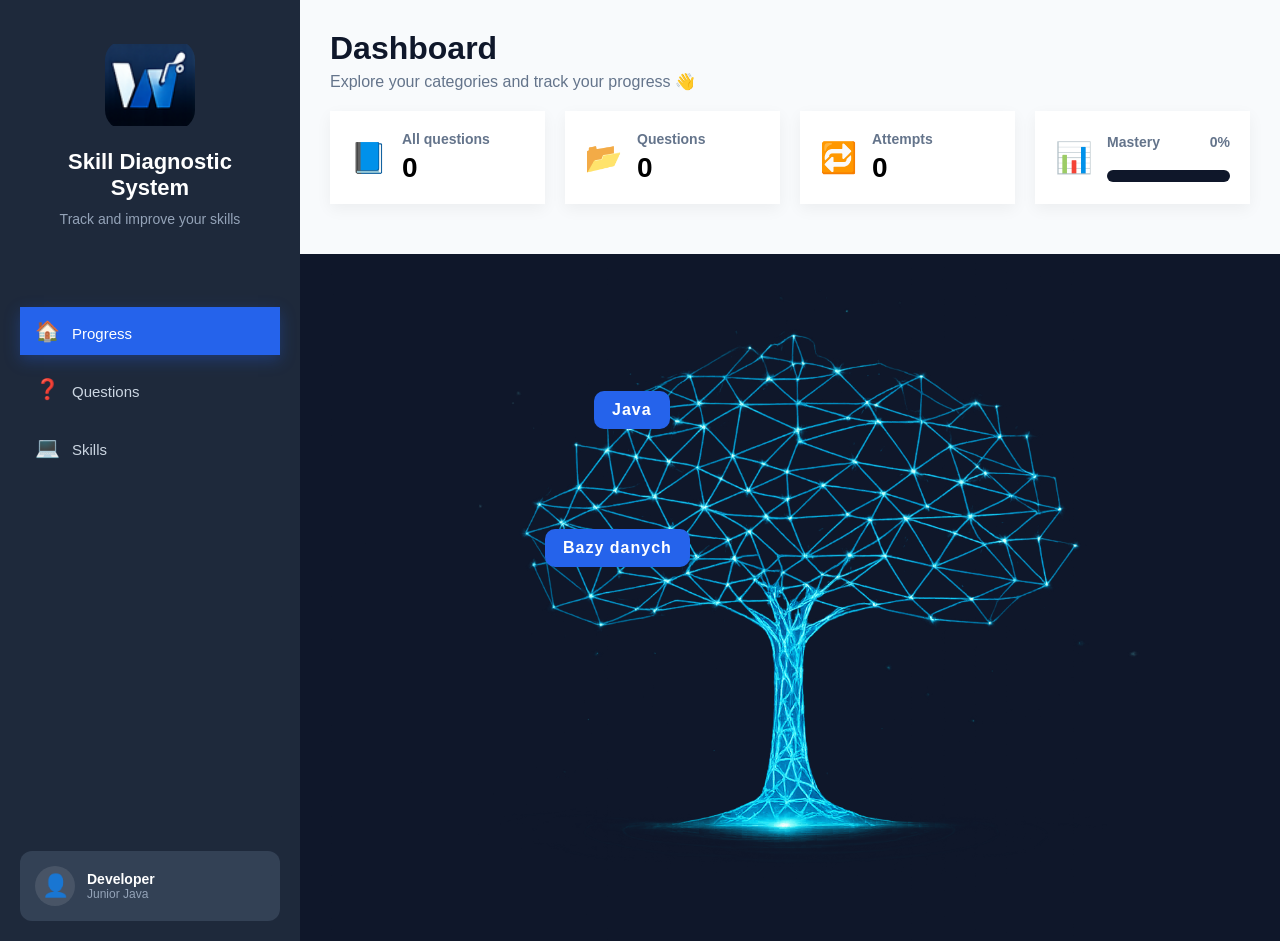
==== commit cd5146e1: "wyglad poprawki i wyswietlanie quizu cz. 1" ====
--- a/src/main/resources/static/index.html
+++ b/src/main/resources/static/index.html
@@ -26,9 +26,9 @@
             <nav class="menu">
                 <ul>
                     <li class="active">
-                        <a href="#" data-page="dashboard">
+                        <a href="#" data-page="progress">
                             <span class="icon">🏠</span>
-                            <span class="menu-text">Dashboard</span>
+                            <span class="menu-text">Progress</span>
                         </a>
                     </li>
                     <li>
@@ -55,7 +55,6 @@
         </aside>
 
         <main class="main-content">
-
             <section class="dashboard-header-block">
                 <header class="top-bar">
                     <h1>Dashboard</h1>
@@ -103,74 +102,87 @@
                     </div>
                 </section>
             </section>
-            <section class="progress-section" style="display: none;">
-                <div class="image-map">
-                    <img src="assets/images/blue_tree.png" alt="Skill Diagnostic" class="dashboard-image">
 
-                    <button class="category-btn java" data-sub="Java">
-                        Java
-                    </button>
-                    <button class="category-btn database" data-sub="Bazy danych">
-                        Bazy danych
-                    </button>
-                </div>
-            </section>
-            <section class="page" id="questions-page" style="display: block;">
-                <div class="questions-container">
-                    <h2>Questions</h2>
+            <!-- zmienne sekcje -->
+            <div id="views">
+                <section class="page" id="progress">
+                    <div class="image-map">
+                        <img src="assets/images/blue_tree.png" alt="Skill Diagnostic" class="dashboard-image">
 
-                    <table class="questions-table">
-                        <thead>
-                            <tr>
-                                <th>ID</th>
-                                <th>Question</th>
-                                <th>Subtopic</th>
-                                <th>Difficulty</th>
-                            </tr>
-                        </thead>
-                        <tbody id="questionsBody">
-                            <!-- JavaScript -->
-                        </tbody>
-                    </table>
-                </div>
-            </section>
-            <section class="page" id="skills-page" style="display: none;">
-                <h2>Skills</h2>
-            </section>
+                        <button class="category-btn java" data-sub="Java">
+                            Java
+                        </button>
+                        <button class="category-btn database" data-sub="Bazy danych">
+                            Bazy danych
+                        </button>
+                    </div>
+                </section>
+                <section class="page" id="questions">
+                    <div class="questions-container">
+                        <h2>Questions</h2>
 
+                        <table class="questions-table">
+                            <thead>
+                                <tr>
+                                    <th>ID</th>
+                                    <th>Question</th>
+                                    <th>Subtopic</th>
+                                    <th>Difficulty</th>
+                                </tr>
+                            </thead>
+                            <tbody id="questionsBody">
+                                <!-- JavaScript -->
+                            </tbody>
+                        </table>
+                    </div>
+                </section>
+                <section class="page" id="skills">
+                    <div class="skills-container">
+                        <h2>Skills</h2>
+
+                        <div class="skills-layout">
+                            <!-- LEWA STRONA -->
+                            <div class="skills-left">
+                                <div class="skill-box">
+                                    <h3>Category</h3>
+                                    <select id="topic-select"></select>
+                                </div>
+
+                                <div class="skill-box" id="subtopic-box">
+                                    <h3>Subtopic</h3>
+                                    <select id="subtopic-select"></select>
+                                </div>
+
+                                <div class="skill-box" id="difficulty-box">
+                                    <h3>Difficulty</h3>
+                                    <select id="difficulty-select">
+                                        <option value="">Select difficulty</option>
+                                        <option value="EASY">Easy</option>
+                                        <option value="MEDIUM">Medium</option>
+                                        <option value="HARD">Hard</option>
+                                    </select>
+                                </div>
+
+                                <button id="start-quiz-btn" disabled>Start</button>
+                            </div>
+
+                            <!-- PRAWA STRONA -->
+                            <div class="skills-right" id="quiz-panel">
+                                <div class="quiz-placeholder">
+                                    <h3>Select topic and click Start</h3>
+                                </div>
+                            </div>
+                        </div>
+                    </div>
+                </section>
+            </div><!-- END zmienne sekcje -->
         </main>
-
-        <!-- HEADER --
-        <div class="header">
-            <h1>Skill Diagnostic System</h1>
-            <div class="subtitle">Track and improve your skills</div>
-        </div>
-
-        <!-- 1. PROGRESS --
-        <div class="card">
-            <h2>📊 Your Progress</h2>
-            <div id="progress">
-                <div class="muted">Loading progress...</div>
-            </div>
-        </div>
-
-        <!-- MAIN INTERACTION --
-        <div class="card">
-            <section id="topicsSection"></section>
-            <section id="subtopicsSection"></section>
-        </div>
-        <!-- END MAIN INTERACTION -->
-
-        <!-- 3. RECENT RESULTS --
-        <div class="card">
-            <h2>📈 Recent Results</h2>
-            <div id="recent">
-                <div class="muted">Loading recent results...</div>
-            </div>
-        <!-- </div> -->
+        
     </div>
 
-    <script src="assets/js/app.js"></script>
-    <!-- <script src="js/app.js"></script> -->
+    <script src="assets/js/loadTopicsAndSubtopics.js"></script>
+    <script src="assets/js/sectionSwitch.js"></script>
+    <script src="assets/js/dashboardData.js"></script>
+    <script src="assets/js/quiz.js"></script>
 </body>
-</html>
+</html>
--- a/src/main/resources/static/assets/css/style.css
+++ b/src/main/resources/static/assets/css/style.css
@@ -161,121 +161,330 @@
                     font-weight: bold;
                     margin: 5px 0 0;
                 }/* END status-section */
-    /* progress-section */
-    .progress-section {
-        background: #0f172a;
-        display: flex;
-        justify-content: center;
-    }
-        .image-map {
-            position: relative;
-            width: 100%;
+                /* progress-bar */
+                .progress-card,
+                .category-card {
+                    width: 100%;
+                    display: flex;
+                    flex-direction: column;
+                }
+                .progress-card {
+                    gap: 20px;
+                }
+                    .progress-header,
+                    .category-header {
+                        display: flex;
+                        justify-content: space-between;
+                    }
+                    .progress {
+                        width: 100%;
+                        height: 12px;
+                        background: #0f172a;
+                        border-radius: 999px;
+                        overflow: hidden;
+                    }
+                        .progress-bar {
+                            height: 100%;
+                            width: 0%;
+                            border-radius: 999px;
+                            background: linear-gradient(90deg,#6366f1,#38bdf8);
+                        }/* progress-bar */
+/* ============================================================================================ */
+    /* zmienne sekcje */
+    #views .page {
+        display: none;
+    }
+    #views .page.active {
+        display: block;
+    }/* END zmienne sekcje */
+        /* Progress */
+        #progress {
+            background: #0f172a;
             display: flex;
             justify-content: center;
         }
-            .dashboard-image {
-                max-width: 100%;
-                height: 687px;
-                object-fit: cover;
-            }
-            .category-btn {
-                position: absolute;
-                padding: 10px 18px;
+            .image-map {
+                position: relative;
+                width: 100%;
+                display: flex;
+                justify-content: center;
+            }
+                .dashboard-image {
+                    max-width: 100%;
+                    height: 687px;
+                    object-fit: cover;
+                }
+                .category-btn {
+                    position: absolute;
+                    padding: 10px 18px;
+                    border: none;
+                    border-radius: 10px;
+                    background: #2563eb;
+                    color: white;
+                    font-weight: 600;
+                    cursor: pointer;
+                    transition: 0.3s;
+                    font-size: 16px;
+                    letter-spacing: 1px;
+                }
+                    .category-btn:hover {
+                        transform: scale(1.05);
+                        background: #1d4ed8;
+                    }
+                /* pozycje przycisków */
+                .java {
+                    top: 20%;
+                    left: 30%;
+                }
+                .database {
+                    top: 40%;
+                    left: 25%;  
+                }/* pozycje przycisków */
+        /* END Progress */
+        /* Questions */
+        #questions {
+            margin: 0 30px;
+        }
+            .questions-container {
+                background: white;
+                padding: 25px;
+                box-shadow: 0 10px 25px rgba(0, 0, 0, 0.08);
+                overflow-x: auto;
+            }
+                .questions-container h2 {
+                    margin-bottom: 20px;
+                    color: #1e293b;
+                    font-size: 24px;
+                }
+                .questions-table {
+                    width: 100%;
+                    border-collapse: collapse;
+                }
+                    .questions-table thead {
+                        background: #1e293b;
+                        color: white;
+                    }
+                        .questions-table th {
+                            padding: 14px;
+                            text-align: left;
+                            font-weight: 600;
+                        }
+                            .questions-table td {
+                                padding: 14px;
+                                border-bottom: 1px solid #e2e8f0;
+                                color: #334155;
+                            }
+                    .questions-table tbody tr {
+                        transition: background 0.2s ease;
+                    }
+                        .questions-table tbody tr:hover {
+                            background: #f8fafc;
+                        }
+                        .questions-table tbody tr:last-child td {
+                            border-bottom: none;
+                        }
+        /* END Questions */
+        /* Skills */
+        #skills {
+            margin: 0 30px;
+        }
+            .skills-page {
+                padding: 0 30px;
+            }
+                .skills-container {
+                    background: white;
+                    padding: 25px;
+                    box-shadow: 0 10px 25px rgba(0, 0, 0, 0.08);
+                    height: 665px;
+                }
+                    .skills-layout {
+                        display: flex;
+                        margin-top: 10px;
+                        height: 580px;
+                    }
+                        /* LEWA */
+                        .skills-left {
+                            width: 350px;
+                            padding: 20px;
+                            background: #ffffff;
+                            border-right: 1px solid #eaeaea;
+                            display: flex;
+                            flex-direction: column;
+                            gap: 16px;
+                            height: 100%;
+                        }
+                            /* skill box */
+                            .skill-box {
+                                display: flex;
+                                flex-direction: column;
+                                gap: 6px;
+                            }
+                                .skill-box h3 {
+                                    font-size: 12px;
+                                    text-transform: uppercase;
+                                    letter-spacing: 0.8px;
+                                    color: #777;
+                                    margin: 0;
+                                }
+                                .skill-box select {
+                                    padding: 10px;
+                                    border: 1px solid #ddd;
+                                    background: #fafafa;
+                                    font-size: 14px;
+                                    outline: none;
+                                    transition: all 0.2s ease;
+                                    cursor: pointer;
+                                }
+                                .skill-box select:focus {
+                                    border-color: #4a90e2;
+                                    background: #fff;
+                                    box-shadow: 0 0 0 2px rgba(74, 144, 226, 0.15);
+                                }
+                            #subtopic-box,
+                            #difficulty-box {
+                                margin-top: 10px;
+                                display: none;
+                                /* animacja wejścia */
+                                transform: translateY(-6px);
+                                transition: all 0.25s ease;
+                            }
+                                #subtopic-box.visible,
+                                #difficulty-box.visible {
+                                    display: block;
+                                    transform: translateY(0);
+                                }
+                                #subtopic-select,
+                                #difficulty-select {
+                                    margin-top: 5px;
+                                    width: 100%;
+                                    box-sizing: border-box;
+                                }
+                            /* button */
+                            #start-quiz-btn {
+                                margin-top: auto;
+                                padding: 12px;
+                                border: none;
+                                background: #4a90e2;
+                                color: white;
+                                font-size: 14px;
+                                font-weight: 600;
+                                cursor: pointer;
+                                transition: all 0.2s ease;
+                            }
+                            #start-quiz-btn:disabled {
+                                background: #c9c9c9;
+                                cursor: not-allowed;
+                                opacity: 0.7;
+                            }
+                                #start-quiz-btn:hover {
+                                    background: #3b7bd1;
+                                    transform: translateY(-1px);
+                                }
+                            #start-quiz-btn:active {
+                                transform: scale(0.98);
+                            }
+                        /* PRAWA */
+                        .skills-right {
+                            flex: 1;
+                        }
+                            /* quiz placeholder */
+                            .quiz-placeholder {
+                                color: #888;
+                                font-size: 14px;
+                                display: flex;
+                                justify-content: center;
+                                align-items: center;
+                                height: 100%;
+                            }
+        /* END Skills */
+/* END main-content */
+/* -------------------------------------------------------------------- */
+/* Quiz skill */
+.question-box {
+    margin: 0 0 0 20px;
+    padding: 20px;
+    background: #1f2937;
+    color: #f3f4f6;
+    box-shadow: 0 12px 30px rgba(0, 0, 0, 0.35);
+    border: 1px solid #374151;
+}
+    .question-box h3 {
+        margin: 0 0 20px;
+        font-size: 22px;
+        color: #60a5fa;
+        border-bottom: 1px solid #334155;
+        padding-bottom: 12px;
+    }
+    .question-box p {
+        font-size: 20px;
+        line-height: 1.6;
+        margin-bottom: 30px;
+    }
+    .answers {
+        display: flex;
+        flex-direction: column;
+        gap: 15px;
+    }
+        .answers label {
+            display: flex;
+            align-items: center;
+            gap: 15px;
+            padding: 16px 20px;
+            background: #334155;
+            border: 2px solid transparent;
+            cursor: pointer;
+            transition: all .2s ease;
+            font-size: 17px;
+        }
+            .answers label:hover {
+                background: #475569;
+                border-color: #3b82f6;
+            }
+        .answers input[type="radio"] {
+            transform: scale(1.2);
+            cursor: pointer;
+        }
+        .answers input[type="radio"]:checked {
+            accent-color: #3b82f6;
+        }
+        .navigation {
+            display: flex;
+            justify-content: space-between;
+            margin-top: 35px;
+        }
+            .navigation button,
+            .submit-btn {
+                padding: 12px 28px;
                 border: none;
-                border-radius: 10px;
+                font-size: 15px;
+                font-weight: 600;
+                cursor: pointer;
+                transition: .2s;
+            }
+            .navigation button:first-child {
+                background: #64748b;
+                color: white;
+            }
+                .navigation button:first-child:hover {
+                    background: #475569;
+                }
+            .navigation button:last-child {
                 background: #2563eb;
                 color: white;
-                font-weight: 600;
-                cursor: pointer;
-                transition: 0.3s;
-                font-size: 16px;
-                letter-spacing: 1px;
-            }
-                .category-btn:hover {
-                    transform: scale(1.05);
+            }
+                .navigation button:last-child:hover {
                     background: #1d4ed8;
                 }
-            /* pozycje przycisków */
-            .java {
-                top: 20%;
-                left: 30%;
-            }
-            .database {
-                top: 40%;
-                left: 25%;  
-            }/* pozycje przycisków */
-            /* progress-bar */
-            .progress-card,
-            .category-card {
+            .submit-btn {
+                margin-top: 20px;
                 width: 100%;
-                display: flex;
-                flex-direction: column;
-            }
-            .progress-card {
-                gap: 20px;
-            }
-                .progress-header,
-                .category-header {
-                    display: flex;
-                    justify-content: space-between;
-                }
-                .progress {
-                    width: 100%;
-                    height: 12px;
-                    background: #0f172a;
-                    border-radius: 999px;
-                    overflow: hidden;
-                }
-                    .progress-bar {
-                        height: 100%;
-                        width: 0%;
-                        border-radius: 999px;
-                        background: linear-gradient(90deg,#6366f1,#38bdf8);
-                    }
-            /* progress-bar */
-    /* END progress-section */
-    /* Questions */
-    .page {
-        padding: 0 30px;
-    }
-        .questions-container {
-            background: white;
-            padding: 25px;
-            box-shadow: 0 10px 25px rgba(0, 0, 0, 0.08);
-            overflow-x: auto;
-        }
-            .questions-container h2 {
-                margin-bottom: 20px;
-                color: #1e293b;
-                font-size: 24px;
-            }
-            .questions-table {
-                width: 100%;
-                border-collapse: collapse;
-            }
-                .questions-table thead {
-                    background: #1e293b;
-                    color: white;
-                }
-                    .questions-table th {
-                        padding: 14px;
-                        text-align: left;
-                        font-weight: 600;
-                    }
-                        .questions-table td {
-                            padding: 14px;
-                            border-bottom: 1px solid #e2e8f0;
-                            color: #334155;
-                        }
-                .questions-table tbody tr {
-                    transition: background 0.2s ease;
-                }
-                    .questions-table tbody tr:hover {
-                        background: #f8fafc;
-                    }
-                    .questions-table tbody tr:last-child td {
-                        border-bottom: none;
-                    }
-    /* END Questions */
-/* END main-content */
-/* -------------------------------------------------------------------- */
+                background: #16a34a;
+                color: white;
+            }
+                .submit-btn:hover {
+                    background: #15803d;
+                }
+/* END Quiz skill */
+/* rezult */
+
+/* END rezult */
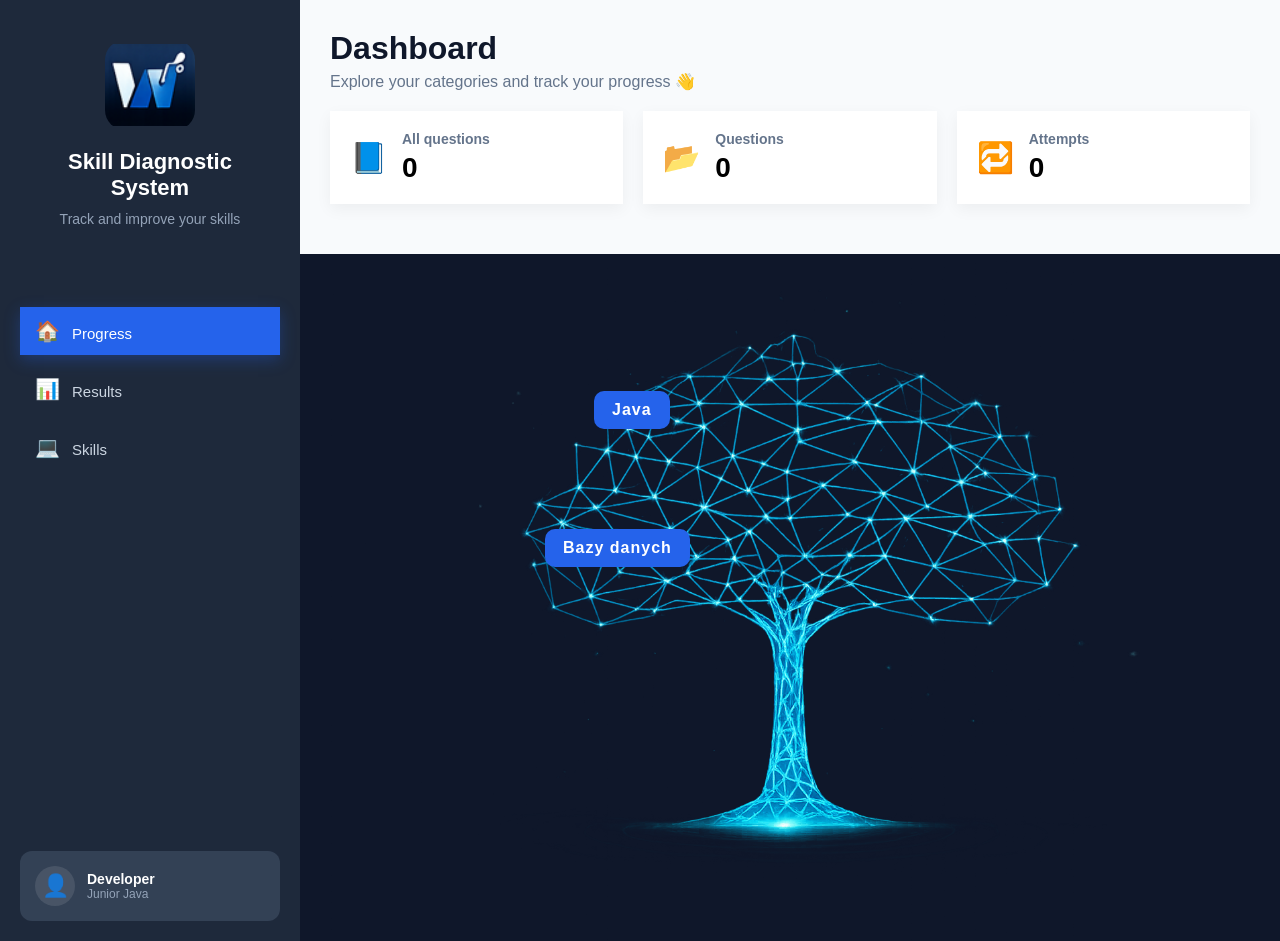
==== commit a1934a3a: "koniec pierwszej czesci aplikacji - apka dziala" ====
--- a/src/main/resources/static/index.html
+++ b/src/main/resources/static/index.html
@@ -32,9 +32,9 @@
                         </a>
                     </li>
                     <li>
-                        <a href="#" data-page="questions">
-                            <span class="icon">❓</span>
-                            <span class="menu-text">Questions</span>
+                        <a href="#" data-page="results">
+                            <span class="icon">📊</span>
+                            <span class="menu-text">Results</span>
                         </a>
                     </li>
                     <li>
@@ -88,7 +88,7 @@
                             <p id="attempts">0</p>
                         </div>
                     </div>
-                    <div class="card">
+                    <!-- <div class="card">
                         <span>📊</span>
                         <div class="progress-card">
                             <div class="progress-header">
@@ -99,7 +99,7 @@
                                 <div class="progress-bar"></div>
                             </div>
                         </div>
-                    </div>
+                    </div> -->
                 </section>
             </section>
 
@@ -117,20 +117,22 @@
                         </button>
                     </div>
                 </section>
-                <section class="page" id="questions">
+                <section class="page" id="results">
                     <div class="questions-container">
-                        <h2>Questions</h2>
+                        <h2>Results</h2>
 
                         <table class="questions-table">
                             <thead>
                                 <tr>
                                     <th>ID</th>
-                                    <th>Question</th>
+                                    <th>Score</th>
+                                    <th>Percentage</th>
+                                    <th>Date</th>
                                     <th>Subtopic</th>
                                     <th>Difficulty</th>
                                 </tr>
                             </thead>
-                            <tbody id="questionsBody">
+                            <tbody id="resultsBody">
                                 <!-- JavaScript -->
                             </tbody>
                         </table>
@@ -184,5 +186,6 @@
     <script src="assets/js/sectionSwitch.js"></script>
     <script src="assets/js/dashboardData.js"></script>
     <script src="assets/js/quiz.js"></script>
+    <script src="assets/js/resultsHistory.js"></script>
 </body>
 </html>
--- a/src/main/resources/static/assets/css/style.css
+++ b/src/main/resources/static/assets/css/style.css
@@ -137,7 +137,7 @@
         /* status-section */
         .stats {
             display: grid;
-            grid-template-columns: repeat(4, 1fr);
+            grid-template-columns: repeat(3, 1fr);
             gap: 20px;
             margin-bottom: 20px;
         }
@@ -242,7 +242,7 @@
                 }/* pozycje przycisków */
         /* END Progress */
         /* Questions */
-        #questions {
+        #results {
             margin: 0 30px;
         }
             .questions-container {
@@ -486,5 +486,50 @@
                 }
 /* END Quiz skill */
 /* rezult */
-
+.result-box {
+    width: 350px;
+    margin: 40px auto;
+    padding: 25px;
+    background: #ffffff;
+    box-shadow: 0 8px 20px rgba(0,0,0,0.12);
+    text-align: center;
+}
+    .result-box h2 {
+        margin-bottom: 10px;
+        color: #2563eb;
+        font-size: 28px;
+    }
+    .result-box h3 {
+        margin-bottom: 10px;
+        color: #94a3b8;
+        font-size: 24px;
+    }
+    .result-box p {
+        margin: 12px 0;
+        font-size: 17px;
+        color: #333;
+    }
+    .result-box p:nth-of-type(1) {
+        font-size: 22px;
+        font-weight: bold;
+    }
+    .result-box p:nth-of-type(2) {
+        font-size: 30px;
+        font-weight: bold;
+        color: #16a34a;
+    }
+    .result-box button {
+        margin-top: 20px;
+        padding: 10px 22px;
+        border: none;
+        background: #3b82f6;
+        color: white;
+        font-size: 15px;
+        cursor: pointer;
+        transition: 0.2s;
+    }
+        .result-box button:hover {
+            background: #2563eb;
+            transform: translateY(-2px);
+        }
 /* END rezult */
